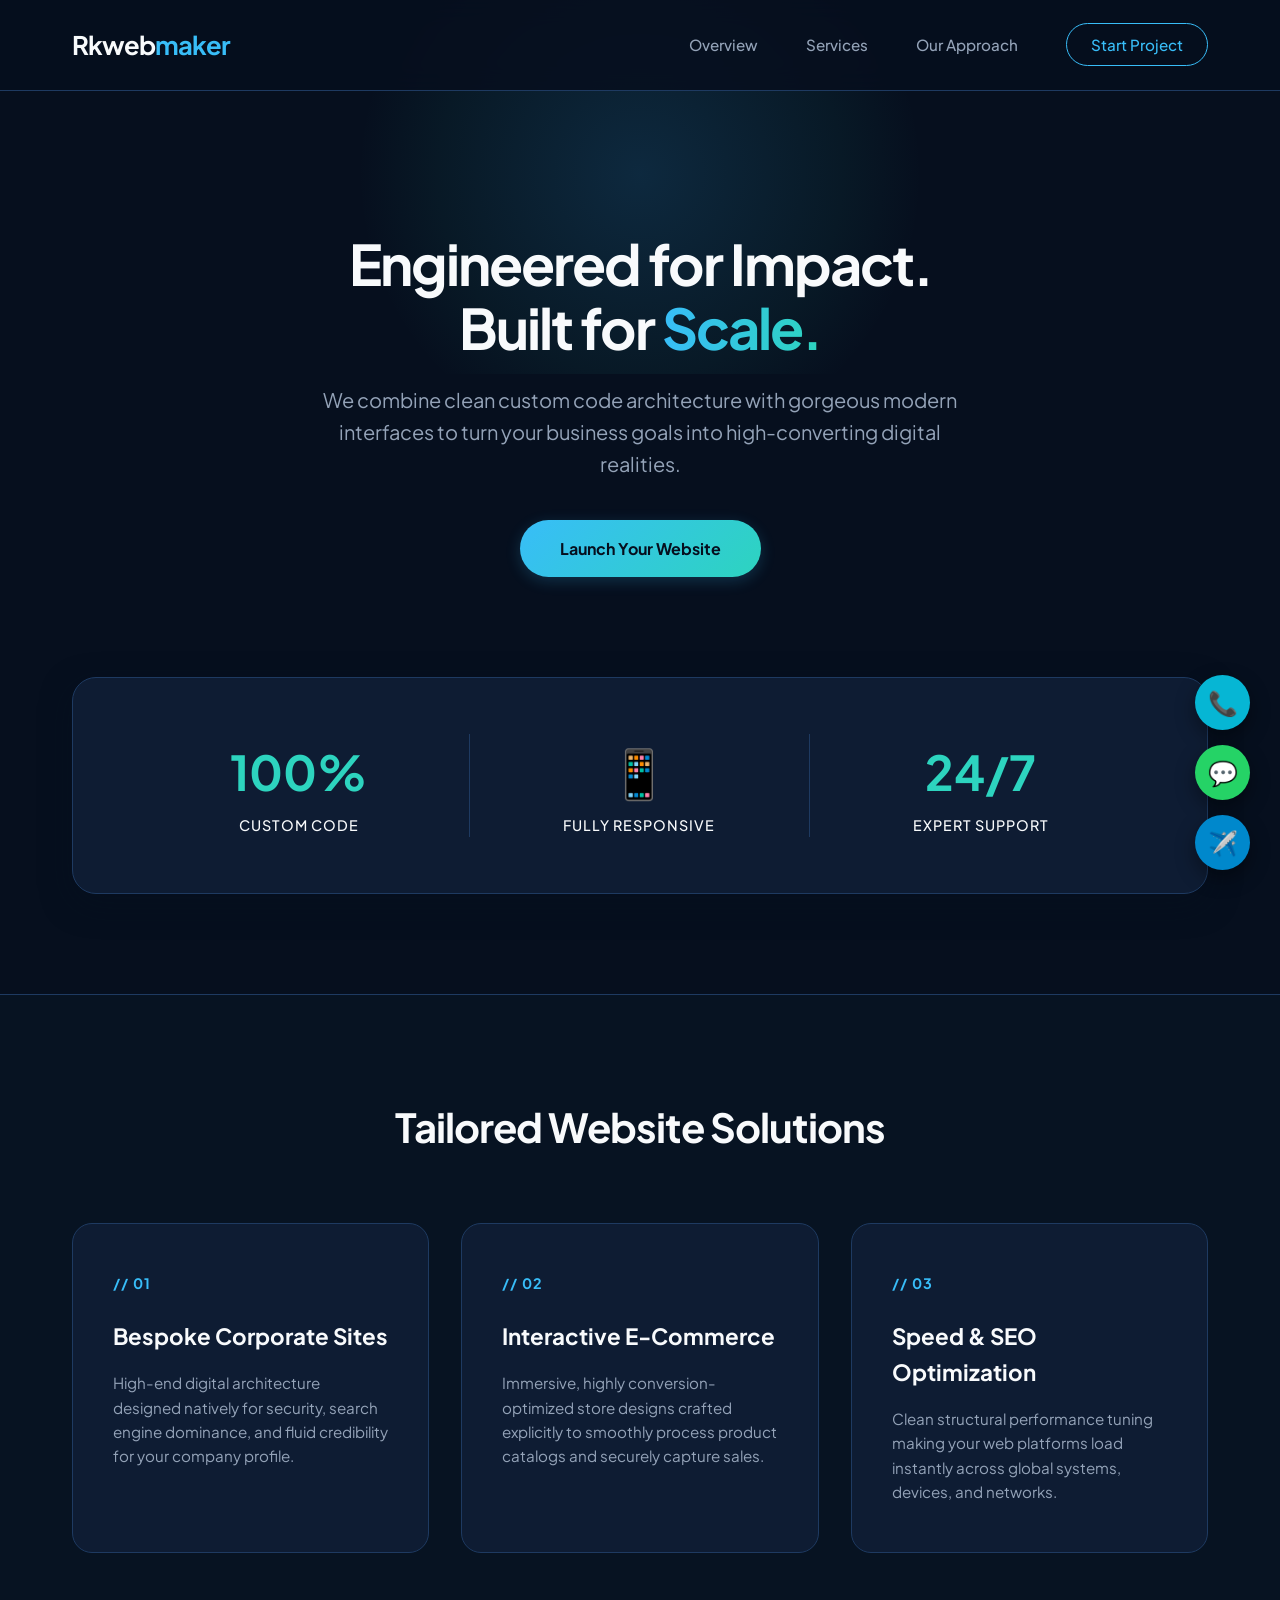
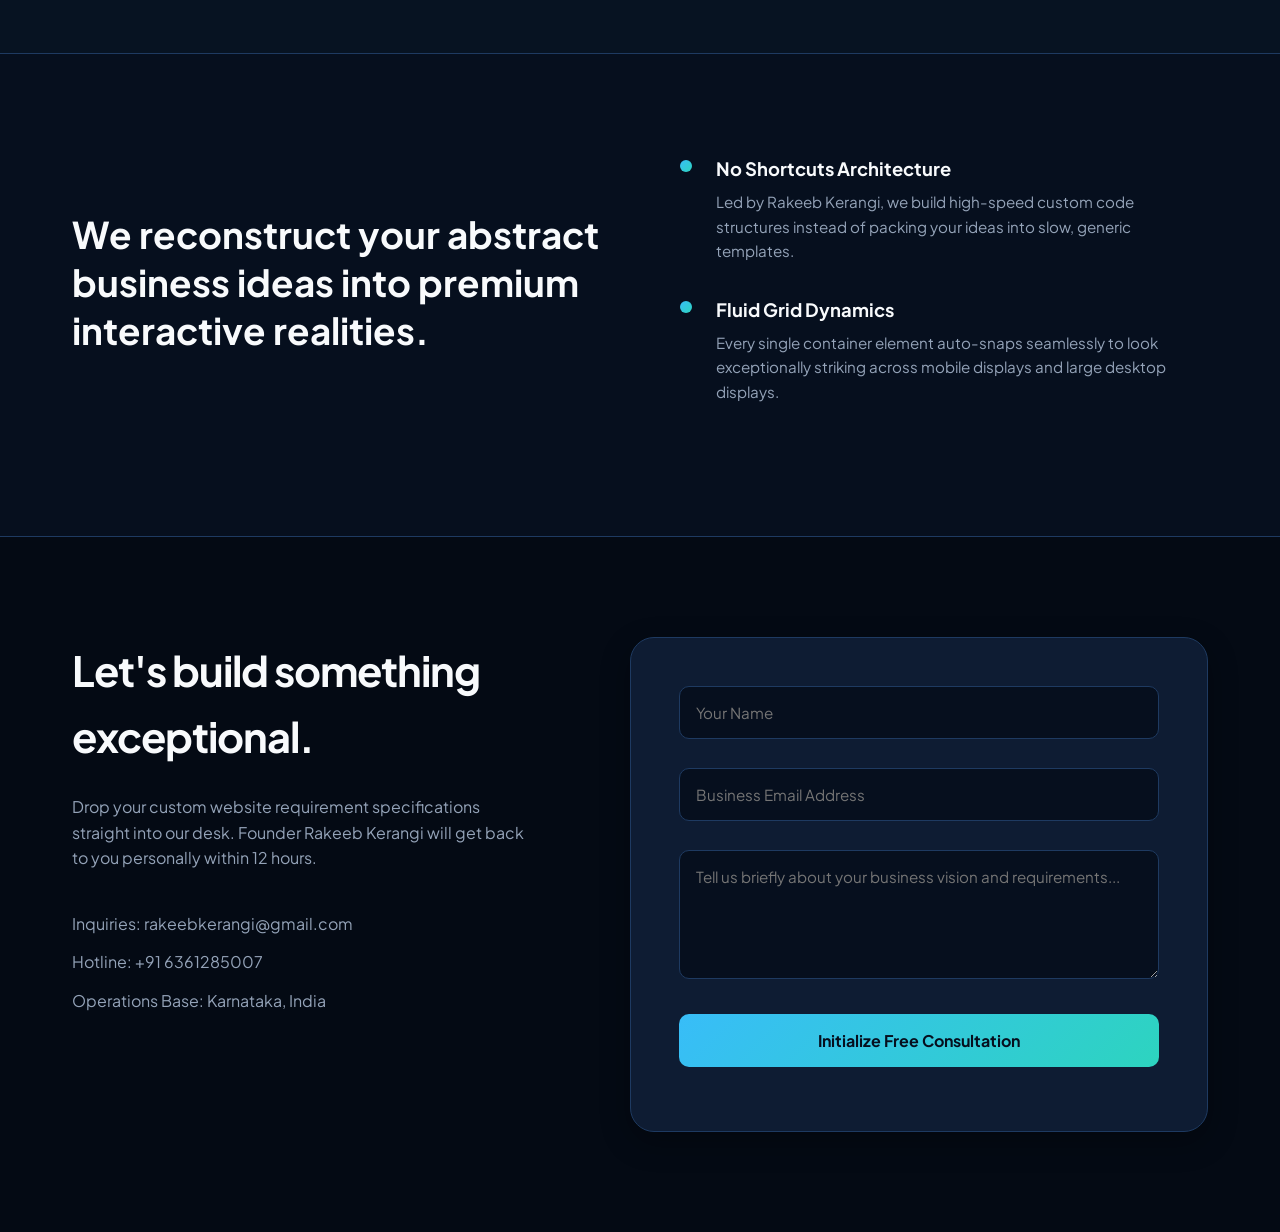
==== index (1).html @ ab05870a "Add files via upload" ====
<!DOCTYPE html>
<html lang="en">
<head>
    <meta charset="UTF-8">
    <meta name="viewport" content="width=device-width, initial-scale=1.0">
    <title>Rkwebmaker | Premium Custom Website Development</title>
    <link href="https://fonts.googleapis.com/css2?family=Plus+Jakarta+Sans:wght@400;500;600;700&display=swap" rel="stylesheet">
    <link rel="stylesheet" href="style.css">
</head>
<body>

    <nav>
        <div class="container nav-box">
            <a href="#" class="brand">Rkweb<span>maker</span></a>
            <ul class="menu">
                <li><a href="#home">Overview</a></li>
                <li><a href="#capabilities">Services</a></li>
                <li><a href="#philosophy">Our Approach</a></li>
                <li><a href="#contact" class="nav-btn">Start Project</a></li>
            </ul>
        </div>
    </nav>

    <section id="home" class="hero">
        <div class="container">
            <h1>Engineered for Impact.<br>Built for <span>Scale.</span></h1>
            <p>We combine clean custom code architecture with gorgeous modern interfaces to turn your business goals into high-converting digital realities.</p>
            <a href="#contact" class="action-button">Launch Your Website</a>
        </div>
    </section>

    <div class="container metrics">
        <div class="metrics-wrapper">
            <div class="metric-block">
                <h2>100%</h2>
                <p>Custom Code</p>
            </div>
            <div class="metric-block">
                <h2>📱</h2>
                <p>Fully Responsive</p>
            </div>
            <div class="metric-block">
                <h2>24/7</h2>
                <p>Expert Support</p>
            </div>
        </div>
    </div>

    <section id="capabilities" class="capabilities">
        <div class="container">
            <div class="heading-area">
                <h2>Tailored Website Solutions</h2>
            </div>
            <div class="grid-layout">
                <div class="custom-card">
                    <span class="card-num">// 01</span>
                    <h3>Bespoke Corporate Sites</h3>
                    <p>High-end digital architecture designed natively for security, search engine dominance, and fluid credibility for your company profile.</p>
                </div>
                <div class="custom-card">
                    <span class="card-num">// 02</span>
                    <h3>Interactive E-Commerce</h3>
                    <p>Immersive, highly conversion-optimized store designs crafted explicitly to smoothly process product catalogs and securely capture sales.</p>
                </div>
                <div class="custom-card">
                    <span class="card-num">// 03</span>
                    <h3>Speed & SEO Optimization</h3>
                    <p>Clean structural performance tuning making your web platforms load instantly across global systems, devices, and networks.</p>
                </div>
            </div>
        </div>
    </section>

    <section id="philosophy" class="philosophy">
        <div class="container">
            <div class="split-row">
                <div class="left-content">
                    <h3>We reconstruct your abstract business ideas into premium interactive realities.</h3>
                </div>
                <div>
                    <div class="value-pill">
                        <div class="bullet-point"></div>
                        <div>
                            <h4>No Shortcuts Architecture</h4>
                            <p>Led by Rakeeb Kerangi, we build high-speed custom code structures instead of packing your ideas into slow, generic templates.</p>
                        </div>
                    </div>
                    <div class="value-pill">
                        <div class="bullet-point"></div>
                        <div>
                            <h4>Fluid Grid Dynamics</h4>
                            <p>Every single container element auto-snaps seamlessly to look exceptionally striking across mobile displays and large desktop displays.</p>
                        </div>
                    </div>
                </div>
            </div>
        </div>
    </section>

    <section id="contact" class="intake-section">
        <div class="container intake-grid">
            <div class="intake-details">
                <h2>Let's build something exceptional.</h2>
                <p>Drop your custom website requirement specifications straight into our desk. Founder Rakeeb Kerangi will get back to you personally within 12 hours.</p>
                <div class="meta-links">
                    <p><span>Inquiries:</span> rakeebkerangi@gmail.com</p>
                    <p><span>Hotline:</span> +91 6361285007</p>
                    <p><span>Operations Base:</span> Karnataka, India</p>
                </div>
            </div>
            <div>
                <form class="clean-form" id="leadForm" action="https://api.web3forms.com/submit" method="POST">
                    <input type="hidden" name="access_key" value="a61bc5fc-1d8f-4993-a3d1-2afa79781a62">
                    
                    <div class="input-row">
                        <input type="text" name="name" placeholder="Your Name" required>
                    </div>
                    <div class="input-row">
                        <input type="email" name="email" placeholder="Business Email Address" required>
                    </div>
                    <div class="input-row">
                        <textarea rows="5" name="message" placeholder="Tell us briefly about your business vision and requirements..." required></textarea>
                    </div>
                    <button type="submit" class="submit-trigger" id="submitBtn">Initialize Free Consultation</button>
                    <p id="formFeedback" class="form-feedback"></p>
                </form>
            </div>
        </div>
    </section>

    <div class="floating-hub">
        <a href="tel:+916361285007" class="hub-btn call-btn" title="Call Us Direct">
            📞
        </a>
        <a href="https://wa.me/916361285007" target="_blank" rel="noopener noreferrer" class="hub-btn whatsapp-btn" title="Chat on WhatsApp">
            💬
        </a>
        <a href="https://t.me/+918310409125" target="_blank" rel="noopener noreferrer" class="hub-btn telegram-btn" title="Message on Telegram">
            ✈️
        </a>
    </div>

    <script src="script.js"></script>
</body>
</html>
---- style.css ----
/* ===================================================
   RKWEBMAKER SKY BLUE TECH THEME STYLING BLUEPRINT
   =================================================== */

/* Core Reset */
* {
    margin: 0;
    padding: 0;
    box-sizing: border-box;
    font-family: 'Plus Jakarta Sans', sans-serif;
}

:root {
    --bg-dark: #060f1e;        /* Deep midnight sapphire base */
    --card-dark: #0e1c33;      /* Crisp navy card backgrounds */
    --accent-sky: #38bdf8;     /* Bright Electric Sky Blue */
    --accent-cool: #2dd4bf;    /* Cyber Mint / Cool Teal */
    --text-light: #f8fafc;     /* Ice-white high contrast text */
    --text-muted: #94a3b8;     /* Clean reading gray */
    --border-color: #1e3a61;   /* Steel blue geometric borders */
    
    /* Branding Contact Color Constants */
    --whatsapp-green: #25d366;
    --telegram-blue: #0088cc;
    --call-teal: #06b6d4;
}

body {
    background-color: var(--bg-dark);
    color: var(--text-light);
    overflow-x: hidden;
    line-height: 1.6;
    scroll-behavior: smooth;
}

.container {
    max-width: 1200px;
    margin: 0 auto;
    padding: 0 2rem;
}

/* Navigation Header */
nav {
    border-bottom: 1px solid var(--border-color);
    background: rgba(6, 15, 30, 0.85);
    backdrop-filter: blur(12px);
    position: sticky;
    top: 0;
    z-index: 1000;
}

.nav-box {
    display: flex;
    justify-content: space-between;
    align-items: center;
    height: 90px;
}

.brand {
    font-size: 1.6rem;
    font-weight: 700;
    letter-spacing: -1px;
    color: var(--text-light);
    text-decoration: none;
}

.brand span {
    color: var(--accent-sky);
}

.menu {
    display: flex;
    list-style: none;
    gap: 3rem;
}

.menu a {
    color: var(--text-muted);
    text-decoration: none;
    font-weight: 500;
    font-size: 0.95rem;
    transition: all 0.25s ease;
}

.menu a:hover {
    color: var(--accent-sky);
}

.nav-btn {
    border: 1px solid var(--accent-sky);
    padding: 0.7rem 1.5rem;
    border-radius: 50px;
    color: var(--accent-sky) !important;
    font-weight: 600;
    transition: all 0.3s ease;
}

.nav-btn:hover {
    background: linear-gradient(135deg, var(--accent-sky), var(--accent-cool));
    color: var(--bg-dark) !important;
    box-shadow: 0 0 20px rgba(56, 189, 248, 0.4);
    border-color: transparent;
}

/* Hero Section Base & Radial Background Sky Glow */
.hero {
    padding: 140px 0 100px 0;
    text-align: center;
    position: relative;
}

.hero::before {
    content: '';
    position: absolute;
    top: -20%;
    left: 50%;
    transform: translateX(-50%);
    width: 700px;
    height: 400px;
    background: radial-gradient(circle, rgba(56, 189, 248, 0.15) 0%, rgba(45, 212, 191, 0.05) 50%, transparent 70%);
    z-index: -1;
}

.hero h1 {
    font-size: 3.5rem;
    font-weight: 700;
    letter-spacing: -2px;
    margin-bottom: 1.5rem;
    line-height: 1.15;
}

.hero h1 span {
    background: linear-gradient(to right, var(--accent-sky), var(--accent-cool));
    -webkit-background-clip: text;
    -webkit-text-fill-color: transparent;
}

.hero p {
    font-size: 1.25rem;
    color: var(--text-muted);
    max-width: 650px;
    margin: 0 auto 2.5rem auto;
}

.action-button {
    background: linear-gradient(135deg, var(--accent-sky), var(--accent-cool));
    color: var(--bg-dark);
    text-decoration: none;
    padding: 1rem 2.5rem;
    border-radius: 50px;
    font-weight: 700;
    display: inline-block;
    transition: all 0.3s ease;
    box-shadow: 0 4px 15px rgba(56, 189, 248, 0.2);
}

.action-button:hover {
    transform: translateY(-3px);
    box-shadow: 0 10px 25px rgba(45, 212, 191, 0.4);
}

/* Trust Metrics Showcase */
.metrics {
    margin-bottom: 100px;
}

.metrics-wrapper {
    background: var(--card-dark);
    border: 1px solid var(--border-color);
    border-radius: 24px;
    padding: 3.5rem;
    display: grid;
    grid-template-columns: repeat(3, 1fr);
    text-align: center;
    box-shadow: 0 10px 30px rgba(6, 15, 30, 0.5);
}

.metric-block:not(:last-child) {
    border-right: 1px solid var(--border-color);
}

.metric-block h2 {
    font-size: 3rem;
    color: var(--accent-cool);
    margin-bottom: 0.2rem;
    font-weight: 700;
}

.metric-block p {
    color: var(--text-light);
    font-size: 0.9rem;
    letter-spacing: 1px;
    text-transform: uppercase;
    font-weight: 500;
}

/* Services Grid Architecture */
.capabilities {
    padding: 100px 0;
    background: rgba(56, 189, 248, 0.02);
    border-top: 1px solid var(--border-color);
    border-bottom: 1px solid var(--border-color);
}

.heading-area {
    text-align: center;
    margin-bottom: 4rem;
}

.heading-area h2 {
    font-size: 2.5rem;
    letter-spacing: -1px;
}

.grid-layout {
    display: grid;
    grid-template-columns: repeat(auto-fit, minmax(320px, 1fr));
    gap: 2rem;
}

.custom-card {
    background: var(--card-dark);
    border: 1px solid var(--border-color);
    padding: 3rem 2.5rem;
    border-radius: 20px;
    transition: all 0.3s cubic-bezier(0.4, 0, 0.2, 1);
}

.custom-card:hover {
    border-color: var(--accent-cool);
    transform: translateY(-5px);
    box-shadow: 0 15px 30px rgba(45, 212, 191, 0.1);
}

.card-num {
    font-size: 0.9rem;
    color: var(--accent-sky);
    font-weight: 700;
    margin-bottom: 1.5rem;
    display: block;
    letter-spacing: 1px;
}

.custom-card h3 {
    font-size: 1.4rem;
    margin-bottom: 1rem;
    color: var(--text-light);
}

.custom-card p {
    color: var(--text-muted);
    font-size: 0.95rem;
}

/* Core Brand Philosophy Split Row */
.philosophy {
    padding: 100px 0;
}

.split-row {
    display: grid;
    grid-template-columns: 1fr 1fr;
    gap: 5rem;
    align-items: center;
}

.left-content h3 {
    font-size: 2.3rem;
    line-height: 1.3;
    margin-bottom: 1.5rem;
}

.value-pill {
    display: flex;
    gap: 1.5rem;
    margin-bottom: 2rem;
}

.bullet-point {
    width: 12px;
    height: 12px;
    background: linear-gradient(135deg, var(--accent-sky), var(--accent-cool));
    border-radius: 50%;
    margin-top: 6px;
    flex-shrink: 0;
}

.value-pill h4 {
    font-size: 1.15rem;
    margin-bottom: 0.4rem;
}

.value-pill p {
    color: var(--text-muted);
    font-size: 0.95rem;
}

/* Contact Module & Intake Form Formats */
.intake-section {
    background: #040a14;
    border-top: 1px solid var(--border-color);
    padding: 100px 0;
}

.intake-grid {
    display: grid;
    grid-template-columns: 4fr 5fr;
    gap: 6rem;
}

.intake-details h2 {
    font-size: 2.6rem;
    margin-bottom: 1.5rem;
    letter-spacing: -1px;
}

.intake-details p {
    color: var(--text-muted);
    margin-bottom: 2.5rem;
}

.meta-links p {
    margin-bottom: 0.8rem;
    font-size: 1rem;
}

.meta-links span {
    color: var(--text-muted);
}

.clean-form {
    background: var(--card-dark);
    border: 1px solid var(--border-color);
    padding: 3rem;
    border-radius: 24px;
    box-shadow: 0 10px 30px rgba(0,0,0,0.3);
}

.input-row {
    margin-bottom: 1.8rem;
}

.input-row input, .input-row textarea {
    width: 100%;
    background: var(--bg-dark);
    border: 1px solid var(--border-color);
    padding: 1rem;
    border-radius: 10px;
    color: white;
    font-size: 0.95rem;
    outline: none;
    transition: all 0.3s ease;
}

.input-row input:focus, .input-row textarea:focus {
    border-color: var(--accent-sky);
    box-shadow: 0 0 10px rgba(56, 189, 248, 0.2);
}

.submit-trigger {
    background: linear-gradient(135deg, var(--accent-sky), var(--accent-cool));
    color: var(--bg-dark);
    border: none;
    width: 100%;
    padding: 1rem;
    border-radius: 10px;
    font-weight: 700;
    font-size: 1rem;
    cursor: pointer;
    transition: all 0.3s ease;
}

.submit-trigger:hover {
    opacity: 0.95;
    transform: translateY(-2px);
    box-shadow: 0 5px 15px rgba(45, 212, 191, 0.3);
}

.form-feedback {
    margin-top: 1rem;
    font-size: 0.95rem;
    text-align: center;
    font-weight: 600;
}

/* PREMIUM FLOATING COMMUNICATIONS COMPONENT */
.floating-hub {
    position: fixed;
    bottom: 30px;
    right: 30px;
    display: flex;
    flex-direction: column;
    gap: 15px;
    z-index: 9999;
}

.hub-btn {
    width: 55px;
    height: 55px;
    border-radius: 50%;
    display: flex;
    justify-content: center;
    align-items: center;
    text-decoration: none;
    font-size: 1.5rem;
    box-shadow: 0 8px 20px rgba(0, 0, 0, 0.4);
    transition: all 0.3s cubic-bezier(0.175, 0.885, 0.32, 1.275);
}

.hub-btn:hover {
    transform: scale(1.15) translateY(-5px);
}

.call-btn {
    background-color: var(--call-teal);
}

.whatsapp-btn {
    background-color: var(--whatsapp-green);
}

.telegram-btn {
    background-color: var(--telegram-blue);
}

/* Mobile Viewport Custom Layout Overrides */
@media (max-width: 968px) {
    .menu { display: none; }
    .hero h1 { font-size: 2.5rem; }
    .metrics-wrapper, .split-row, .intake-grid {
        grid-template-columns: 1fr;
        gap: 3rem;
    }
    .metric-block:not(:last-child) {
        border-right: none;
        border-bottom: 1px solid var(--border-color);
        padding-bottom: 1.5rem;
    }
    .clean-form { padding: 2rem; }
    
    /* Reposition buttons closer to screen boundaries for thumb access on mobile */
    .floating-hub {
        bottom: 20px;
        right: 20px;
        gap: 10px;
    }
    .hub-btn {
        width: 48px;
        height: 48px;
        font-size: 1.3rem;
    }
}
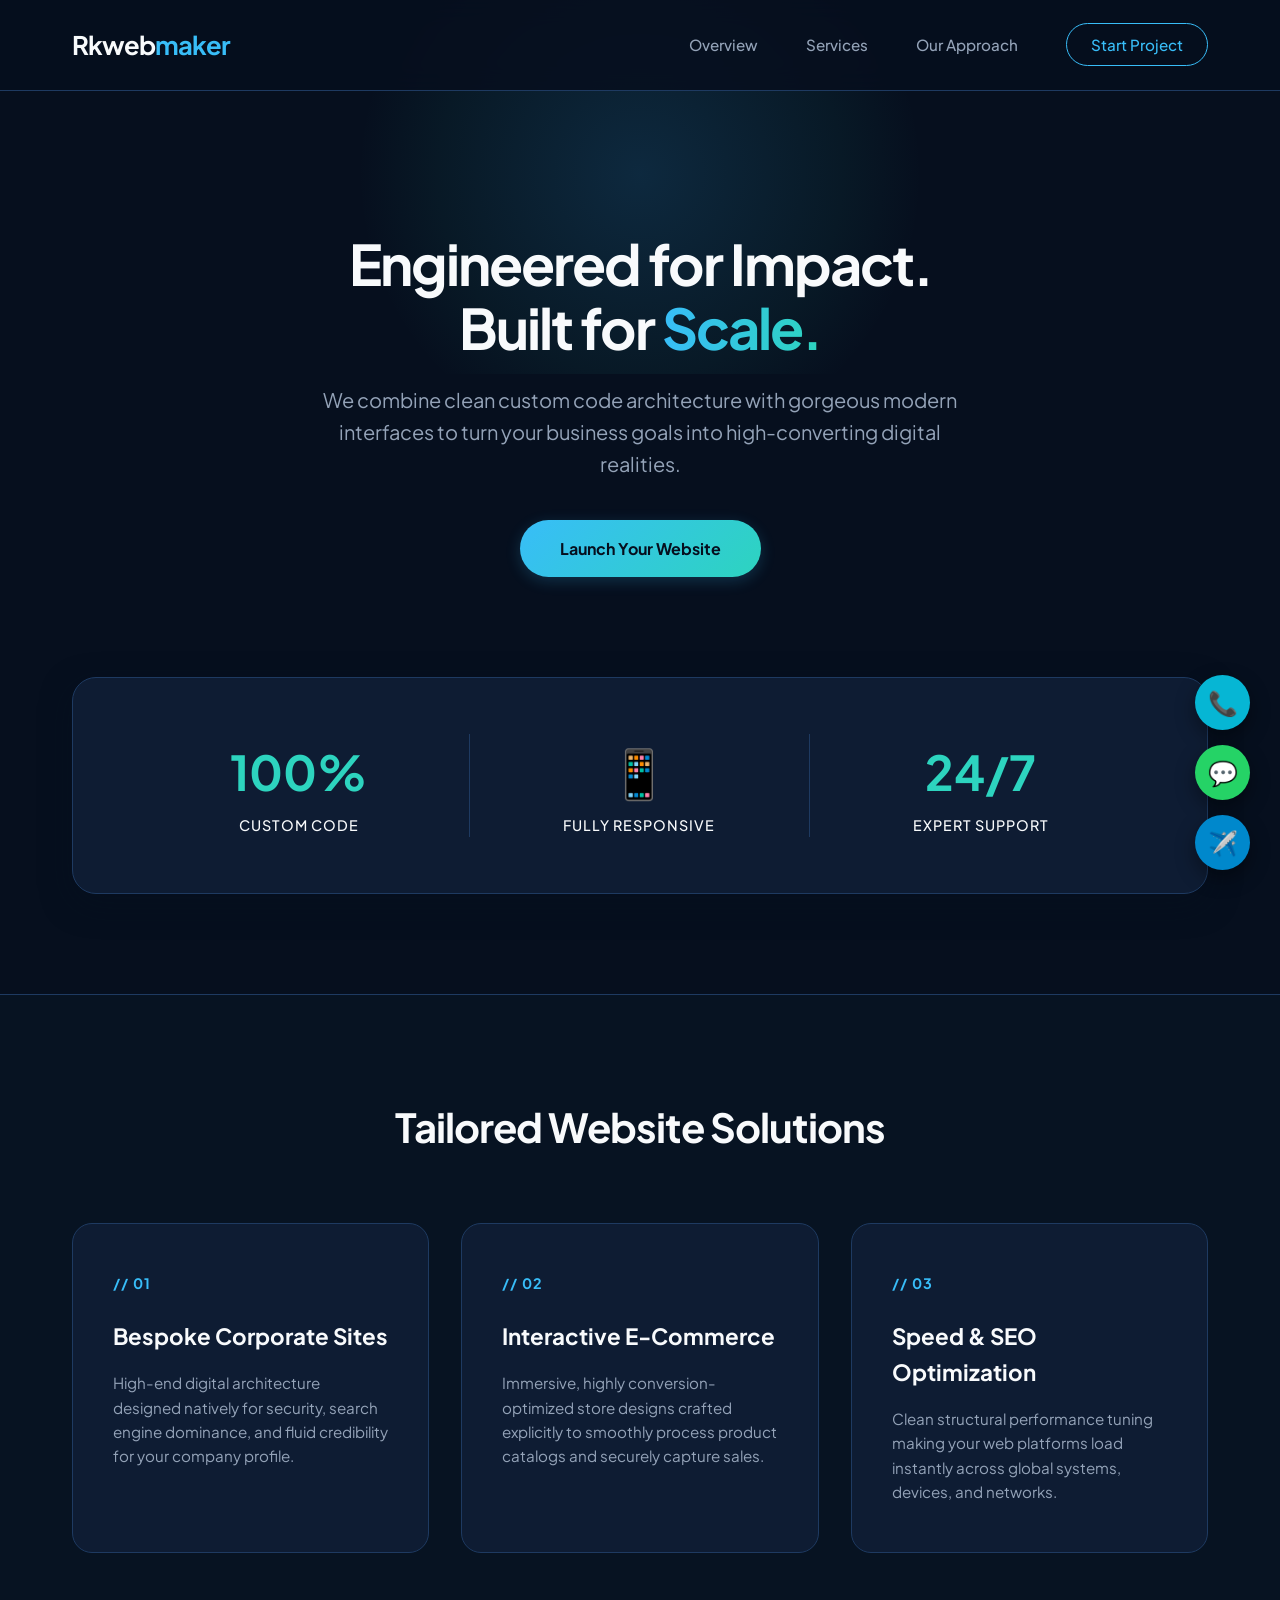
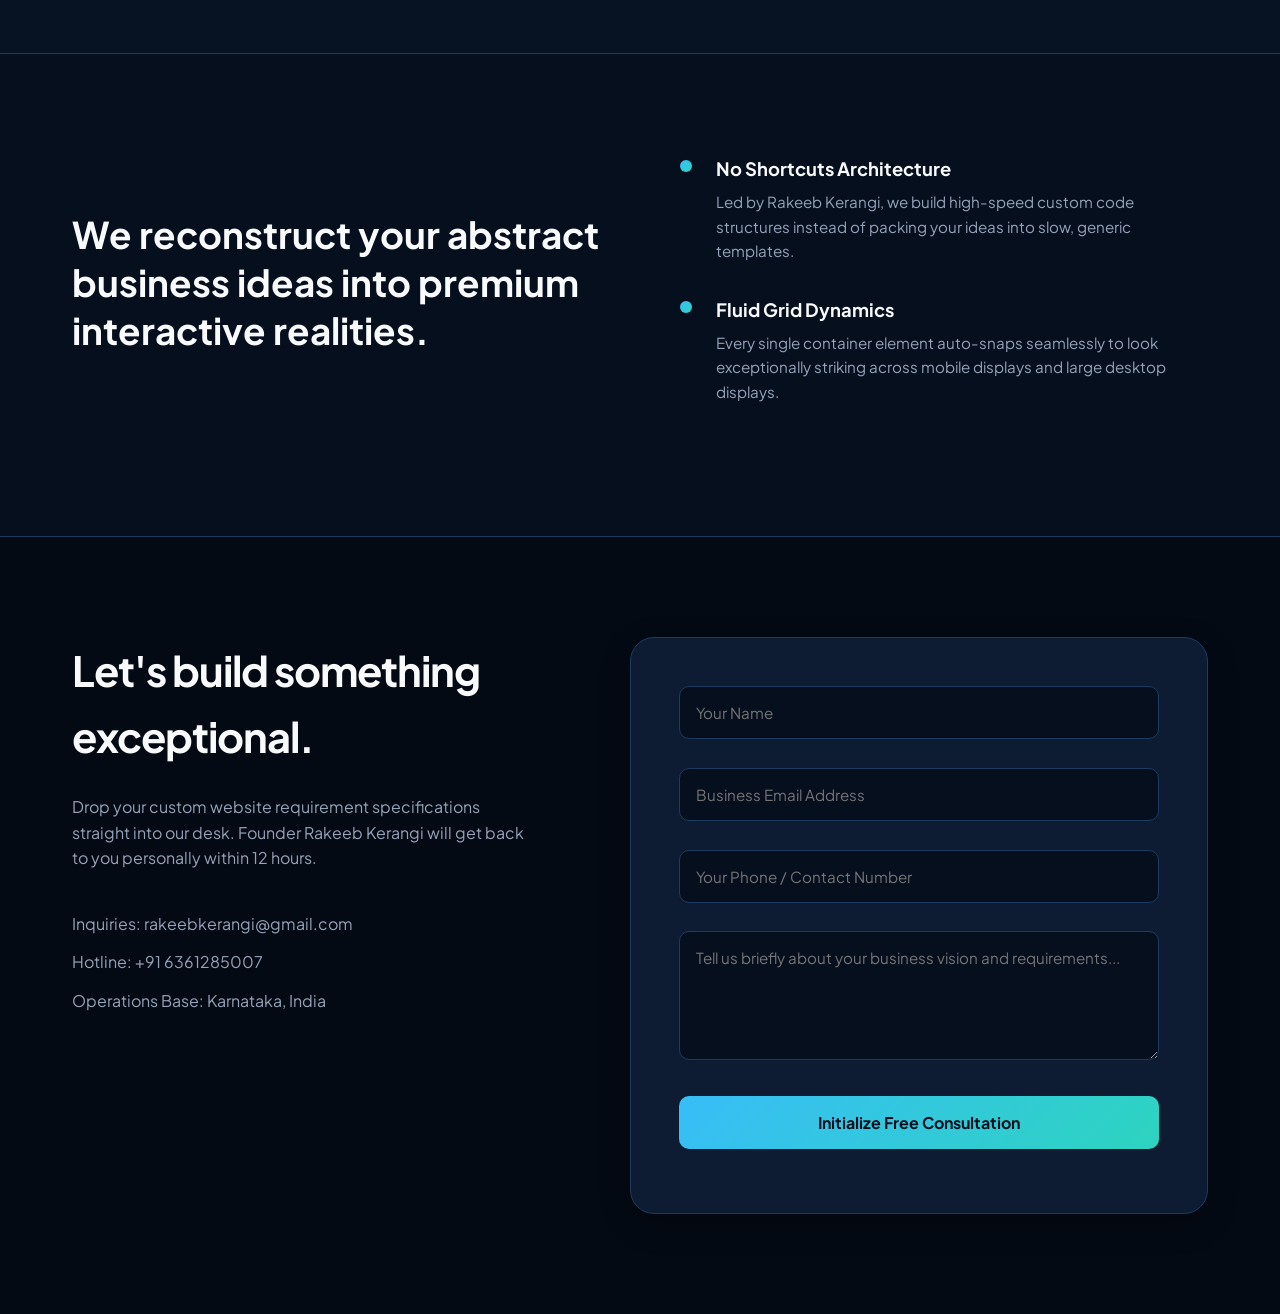
==== commit bc4911c8: "Add phone input field to contact form" ====
--- a/index (1).html
+++ b/index (1).html
@@ -119,6 +119,10 @@
                         <input type="email" name="email" placeholder="Business Email Address" required>
                     </div>
                     <div class="input-row">
+                         <input type="tel" name="phone" placeholder="Your Phone / Contact Number" required>
+                    </div>
+                
+                    <div class="input-row">
                         <textarea rows="5" name="message" placeholder="Tell us briefly about your business vision and requirements..." required></textarea>
                     </div>
                     <button type="submit" class="submit-trigger" id="submitBtn">Initialize Free Consultation</button>
@@ -142,4 +146,4 @@
 
     <script src="script.js"></script>
 </body>
-</html>+</html>
